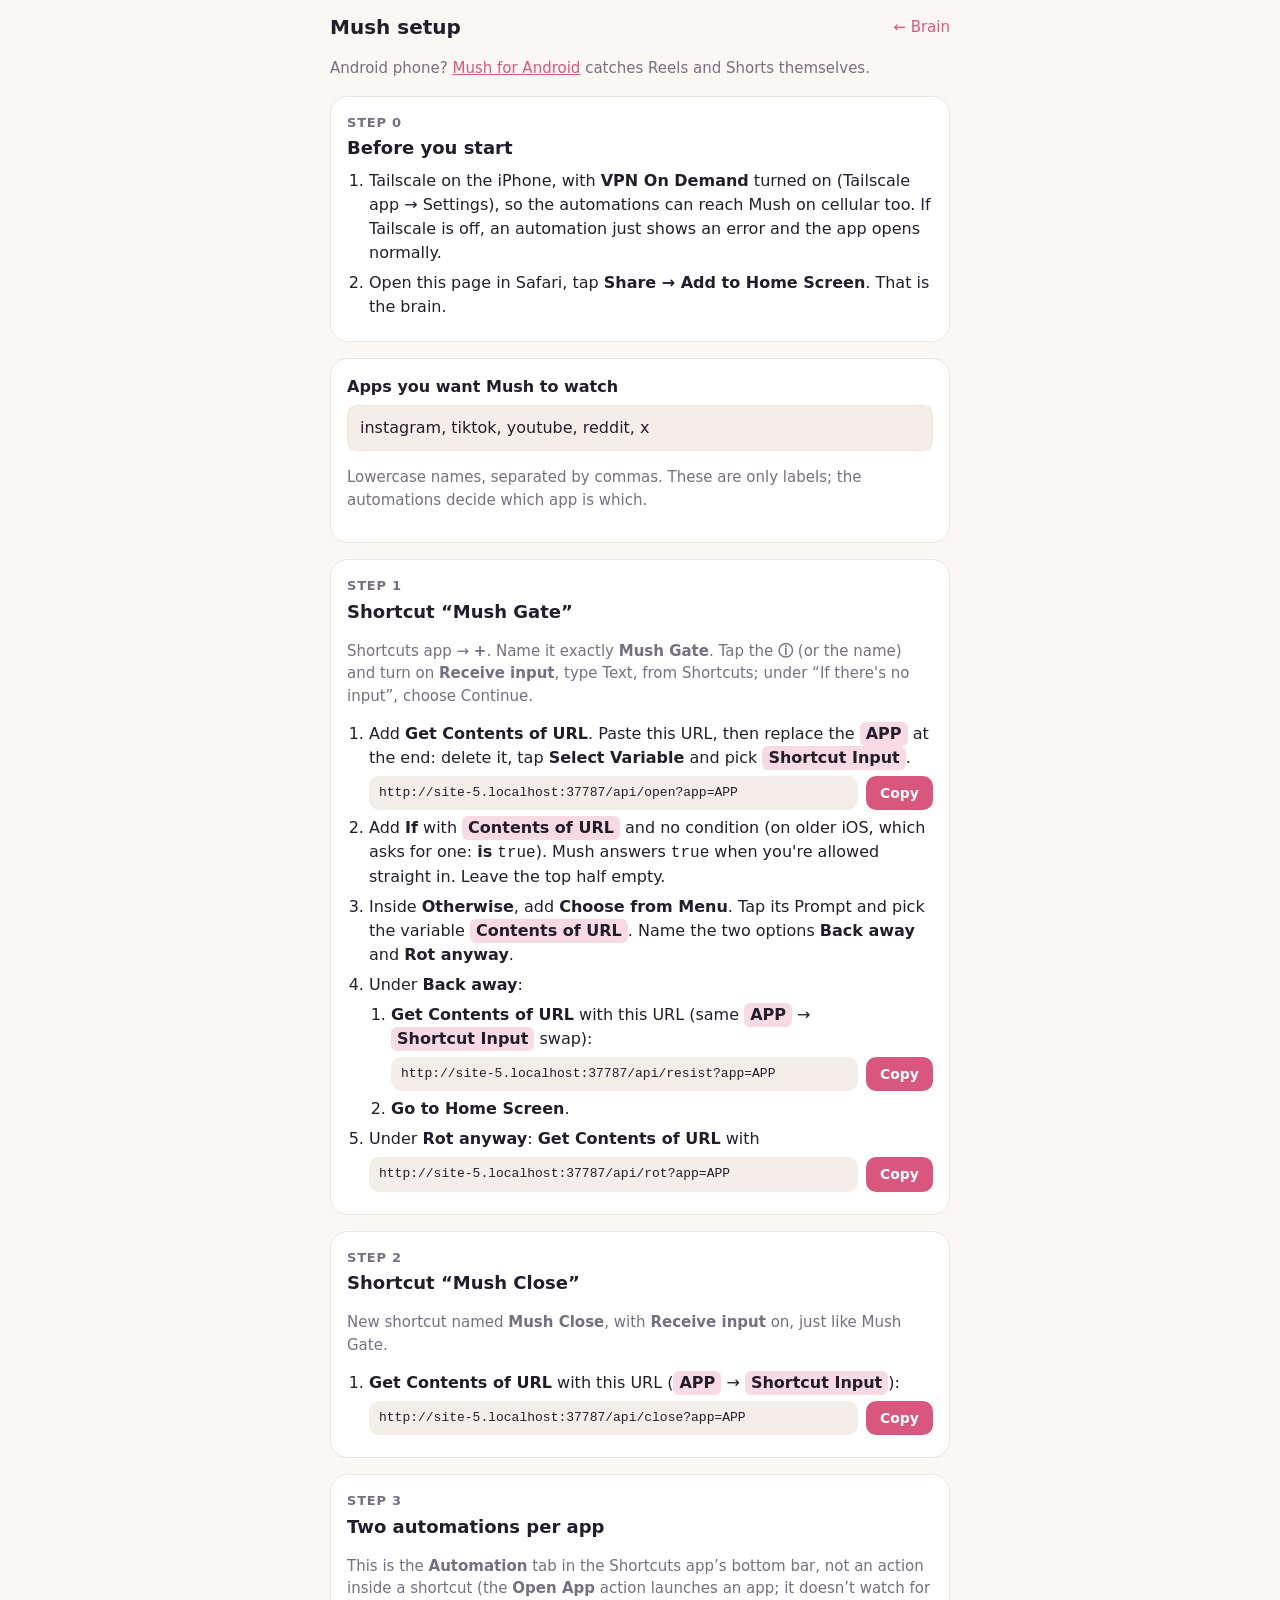
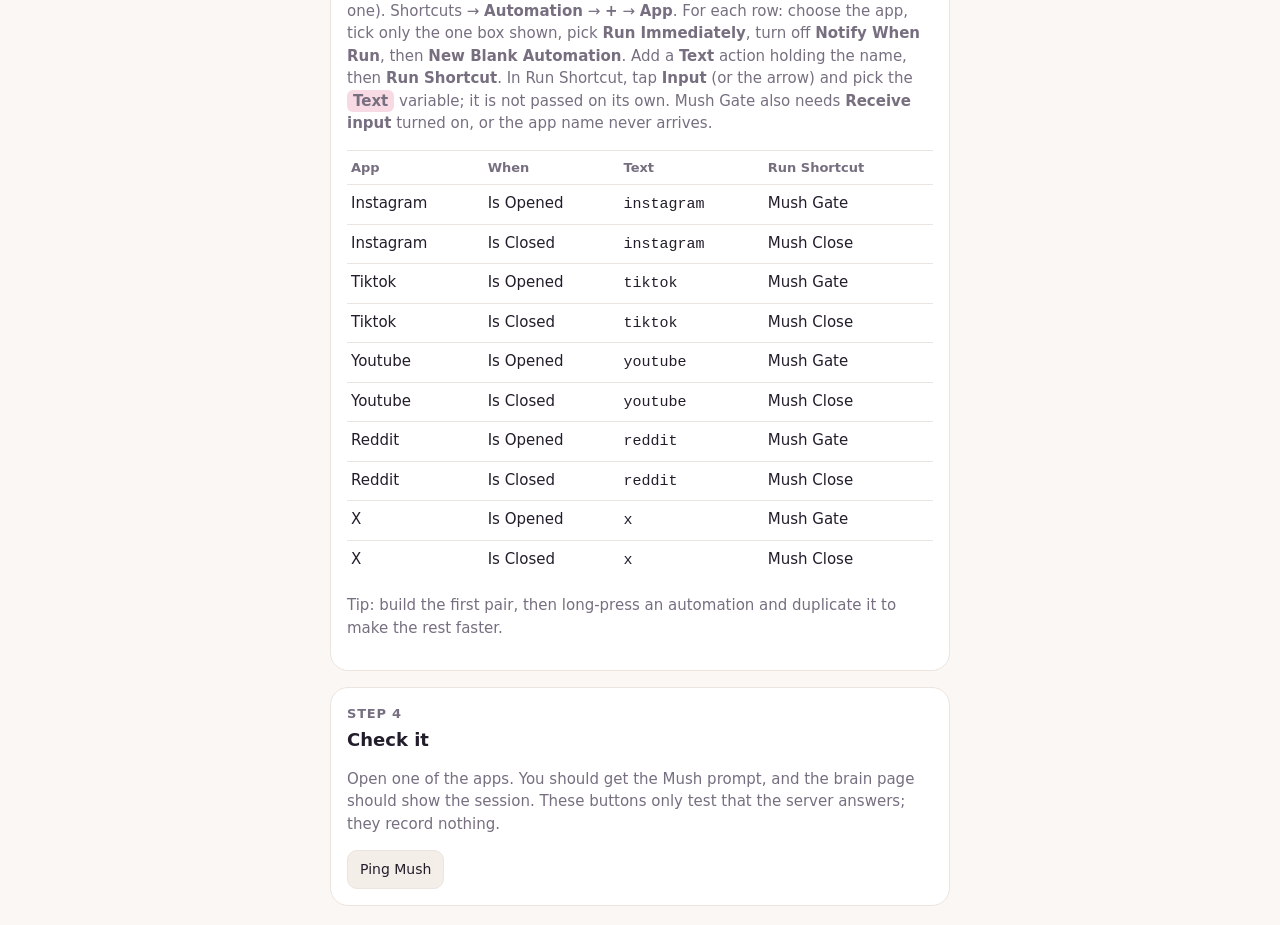
==== public/setup.html @ 4e1052fd "Mush: a brain that rots while you doomscroll Android app (stand-alone, with an optional self-hosted " ====
<!doctype html>
<html lang="en">
<head>
<meta charset="utf-8">
<meta name="viewport" content="width=device-width, initial-scale=1, viewport-fit=cover">
<title>Mush Setup</title>
<meta name="apple-mobile-web-app-capable" content="yes">
<meta name="apple-mobile-web-app-title" content="Mush">
<meta name="apple-mobile-web-app-status-bar-style" content="black-translucent">
<link rel="manifest" href="manifest.webmanifest">
<link rel="apple-touch-icon" href="icon-180.png">
<style>
  :root { --bg: #fbf7f4; --card: #fff; --ink: #231d2b; --muted: #776f80; --line: #ece4de; --accent: #d9577f; --code: #f4eee9; color-scheme: light; }
  @media (prefers-color-scheme: dark) {
    :root:not([data-theme="light"]) { --bg: #17141f; --card: #221d2c; --ink: #f3eef7; --muted: #a59cb1; --line: #322b3e; --accent: #ff93b6; --code: #2c2638; color-scheme: dark; }
  }
  :root[data-theme="dark"] { --bg: #17141f; --card: #221d2c; --ink: #f3eef7; --muted: #a59cb1; --line: #322b3e; --accent: #ff93b6; --code: #2c2638; color-scheme: dark; }
  * { box-sizing: border-box; }
  html { -webkit-text-size-adjust: 100%; }
  body { margin: 0; background: var(--bg); color: var(--ink); font: 16px/1.5 ui-rounded, "SF Pro Rounded", system-ui, -apple-system, sans-serif;
    padding: calc(env(safe-area-inset-top) + 12px) 16px calc(env(safe-area-inset-bottom) + 40px); }
  main { max-width: 620px; margin: 0 auto; }
  header { display: flex; justify-content: space-between; align-items: center; }
  header h1 { font-size: 20px; margin: 0; }
  a { color: var(--accent); }
  header a { text-decoration: none; font-size: 15px; }
  .card { background: var(--card); border: 1px solid var(--line); border-radius: 18px; padding: 16px; margin-top: 16px; }
  h2 { font-size: 18px; margin: 0 0 8px; }
  h2 small { color: var(--muted); font-weight: 600; font-size: 13px; display: block; text-transform: uppercase; letter-spacing: .06em; margin-bottom: 2px; }
  ol { padding-left: 22px; margin: 8px 0 0; }
  li { margin: 6px 0; }
  ol ol { margin-top: 4px; }
  .muted { color: var(--muted); font-size: 15px; }
  .url { display: flex; gap: 8px; align-items: stretch; margin: 6px 0 2px; }
  .url code { flex: 1; min-width: 0; overflow-wrap: anywhere; background: var(--code); border-radius: 10px; padding: 8px 10px; font: 13px/1.4 ui-monospace, SFMono-Regular, Menlo, monospace; }
  .url button { flex: none; border: 0; border-radius: 10px; padding: 0 14px; font: inherit; font-size: 14px; font-weight: 700; background: var(--accent); color: #fff; }
  b.ui { font-weight: 700; }
  .var { display: inline-block; padding: 0 6px; border-radius: 6px; background: color-mix(in srgb, var(--accent) 22%, transparent); font-weight: 600; }
  label { font-weight: 700; display: block; margin-bottom: 6px; }
  input { width: 100%; font: inherit; padding: 10px 12px; border-radius: 10px; border: 1px solid var(--line); background: var(--code); color: var(--ink); }
  table { width: 100%; border-collapse: collapse; margin-top: 10px; font-size: 15px; }
  td, th { text-align: left; padding: 7px 4px; border-top: 1px solid var(--line); vertical-align: top; }
  th { color: var(--muted); font-size: 13px; font-weight: 700; }
  .test { margin-top: 10px; display: flex; gap: 8px; flex-wrap: wrap; }
  .test button { border: 1px solid var(--line); background: var(--code); color: var(--ink); border-radius: 10px; padding: 8px 12px; font: inherit; font-size: 14px; }
  pre { white-space: pre-wrap; background: var(--code); border-radius: 10px; padding: 10px; font: 13px/1.4 ui-monospace, Menlo, monospace; margin: 10px 0 0; }
</style>
</head>
<body>
<main>
  <header><h1>Mush setup</h1><a href="./">← Brain</a></header>
  <p class="muted">Android phone? <a href="android">Mush for Android</a> catches Reels and Shorts themselves.</p>

  <section class="card">
    <h2><small>Step 0</small>Before you start</h2>
    <ol>
      <li>Tailscale on the iPhone, with <b class="ui">VPN On Demand</b> turned on (Tailscale app → Settings), so the automations can reach Mush on cellular too. If Tailscale is off, an automation just shows an error and the app opens normally.</li>
      <li>Open this page in Safari, tap <b class="ui">Share → Add to Home Screen</b>. That is the brain.</li>
    </ol>
  </section>

  <section class="card">
    <label for="apps">Apps you want Mush to watch</label>
    <input id="apps" value="instagram, tiktok, youtube, reddit, x" autocapitalize="none" autocomplete="off" spellcheck="false">
    <p class="muted">Lowercase names, separated by commas. These are only labels; the automations decide which app is which.</p>
  </section>

  <section class="card">
    <h2><small>Step 1</small>Shortcut “Mush Gate”</h2>
    <p class="muted">Shortcuts app → <b class="ui">+</b>. Name it exactly <b>Mush Gate</b>. Tap the <b class="ui">ⓘ</b> (or the name) and turn on <b class="ui">Receive input</b>, type Text, from Shortcuts; under “If there's no input”, choose Continue.</p>
    <ol>
      <li>Add <b class="ui">Get Contents of URL</b>. Paste this URL, then replace the <span class="var">APP</span> at the end: delete it, tap <b class="ui">Select Variable</b> and pick <span class="var">Shortcut Input</span>.
        <div class="url"><code id="uOpen"></code><button data-copy="uOpen">Copy</button></div></li>
      <li>Add <b class="ui">If</b> with <span class="var">Contents of URL</span> and no condition (on older iOS, which asks for one: <b class="ui">is</b> <code>true</code>). Mush answers <code>true</code> when you're allowed straight in. Leave the top half empty.</li>
      <li>Inside <b class="ui">Otherwise</b>, add <b class="ui">Choose from Menu</b>. Tap its Prompt and pick the variable <span class="var">Contents of URL</span>. Name the two options <b>Back away</b> and <b>Rot anyway</b>.</li>
      <li>Under <b>Back away</b>:
        <ol>
          <li><b class="ui">Get Contents of URL</b> with this URL (same <span class="var">APP</span> → <span class="var">Shortcut Input</span> swap):
            <div class="url"><code id="uResist"></code><button data-copy="uResist">Copy</button></div></li>
          <li><b class="ui">Go to Home Screen</b>.</li>
        </ol></li>
      <li>Under <b>Rot anyway</b>: <b class="ui">Get Contents of URL</b> with
        <div class="url"><code id="uRot"></code><button data-copy="uRot">Copy</button></div></li>
    </ol>
  </section>

  <section class="card">
    <h2><small>Step 2</small>Shortcut “Mush Close”</h2>
    <p class="muted">New shortcut named <b>Mush Close</b>, with <b class="ui">Receive input</b> on, just like Mush Gate.</p>
    <ol>
      <li><b class="ui">Get Contents of URL</b> with this URL (<span class="var">APP</span> → <span class="var">Shortcut Input</span>):
        <div class="url"><code id="uClose"></code><button data-copy="uClose">Copy</button></div></li>
    </ol>
  </section>

  <section class="card">
    <h2><small>Step 3</small>Two automations per app</h2>
    <p class="muted">This is the <b class="ui">Automation</b> tab in the Shortcuts app’s bottom bar, not an action inside a shortcut (the <b class="ui">Open App</b> action launches an app; it doesn’t watch for one). Shortcuts → <b class="ui">Automation</b> → <b class="ui">+</b> → <b class="ui">App</b>. For each row: choose the app, tick only the one box shown, pick <b class="ui">Run Immediately</b>, turn off <b class="ui">Notify When Run</b>, then <b class="ui">New Blank Automation</b>. Add a <b class="ui">Text</b> action holding the name, then <b class="ui">Run Shortcut</b>. In Run Shortcut, tap <b class="ui">Input</b> (or the arrow) and pick the <span class="var">Text</span> variable; it is not passed on its own. Mush Gate also needs <b class="ui">Receive input</b> turned on, or the app name never arrives.</p>
    <table>
      <thead><tr><th>App</th><th>When</th><th>Text</th><th>Run Shortcut</th></tr></thead>
      <tbody id="autos"></tbody>
    </table>
    <p class="muted">Tip: build the first pair, then long-press an automation and duplicate it to make the rest faster.</p>
  </section>

  <section class="card">
    <h2><small>Step 4</small>Check it</h2>
    <p class="muted">Open one of the apps. You should get the Mush prompt, and the brain page should show the session. These buttons only test that the server answers; they record nothing.</p>
    <div class="test"><button id="ping">Ping Mush</button></div>
    <pre id="out" hidden></pre>
  </section>
</main>
<script>
const base = location.origin;
const set = (id, path) => { document.getElementById(id).textContent = `${base}/api/${path}?app=APP`; };
set('uOpen', 'open'); set('uResist', 'resist'); set('uRot', 'rot'); set('uClose', 'close');

document.querySelectorAll('[data-copy]').forEach((b) => b.addEventListener('click', async () => {
  const text = document.getElementById(b.dataset.copy).textContent;
  try { await navigator.clipboard.writeText(text); b.textContent = 'Copied'; }
  catch { b.textContent = 'Select it'; }
  setTimeout(() => (b.textContent = 'Copy'), 1500);
}));

const esc = (s) => s.replace(/[&<>"]/g, (c) => ({ '&': '&amp;', '<': '&lt;', '>': '&gt;', '"': '&quot;' }[c]));
function drawAutos() {
  const apps = document.getElementById('apps').value.split(',').map((a) => a.trim().toLowerCase()).filter(Boolean);
  document.getElementById('autos').innerHTML = apps.map((a) => {
    const name = esc(a[0].toUpperCase() + a.slice(1));
    return `<tr><td>${name}</td><td>Is Opened</td><td><code>${esc(a)}</code></td><td>Mush Gate</td></tr>
            <tr><td>${name}</td><td>Is Closed</td><td><code>${esc(a)}</code></td><td>Mush Close</td></tr>`;
  }).join('');
  try { localStorage.setItem('mush.apps', document.getElementById('apps').value); } catch {}
}
try { const saved = localStorage.getItem('mush.apps'); if (saved) document.getElementById('apps').value = saved; } catch {}
document.getElementById('apps').addEventListener('input', drawAutos);
drawAutos();

document.getElementById('ping').addEventListener('click', async () => {
  const out = document.getElementById('out');
  out.hidden = false;
  try {
    const s = await (await fetch('api/state', { cache: 'no-store' })).json();
    out.textContent = `Mush is up. Brain at ${Math.round(s.health)}% (${s.mood}). ${s.today.opens} opens today.`;
  } catch { out.textContent = "Can't reach Mush. Is Tailscale on?"; }
});
</script>
</body>
</html>
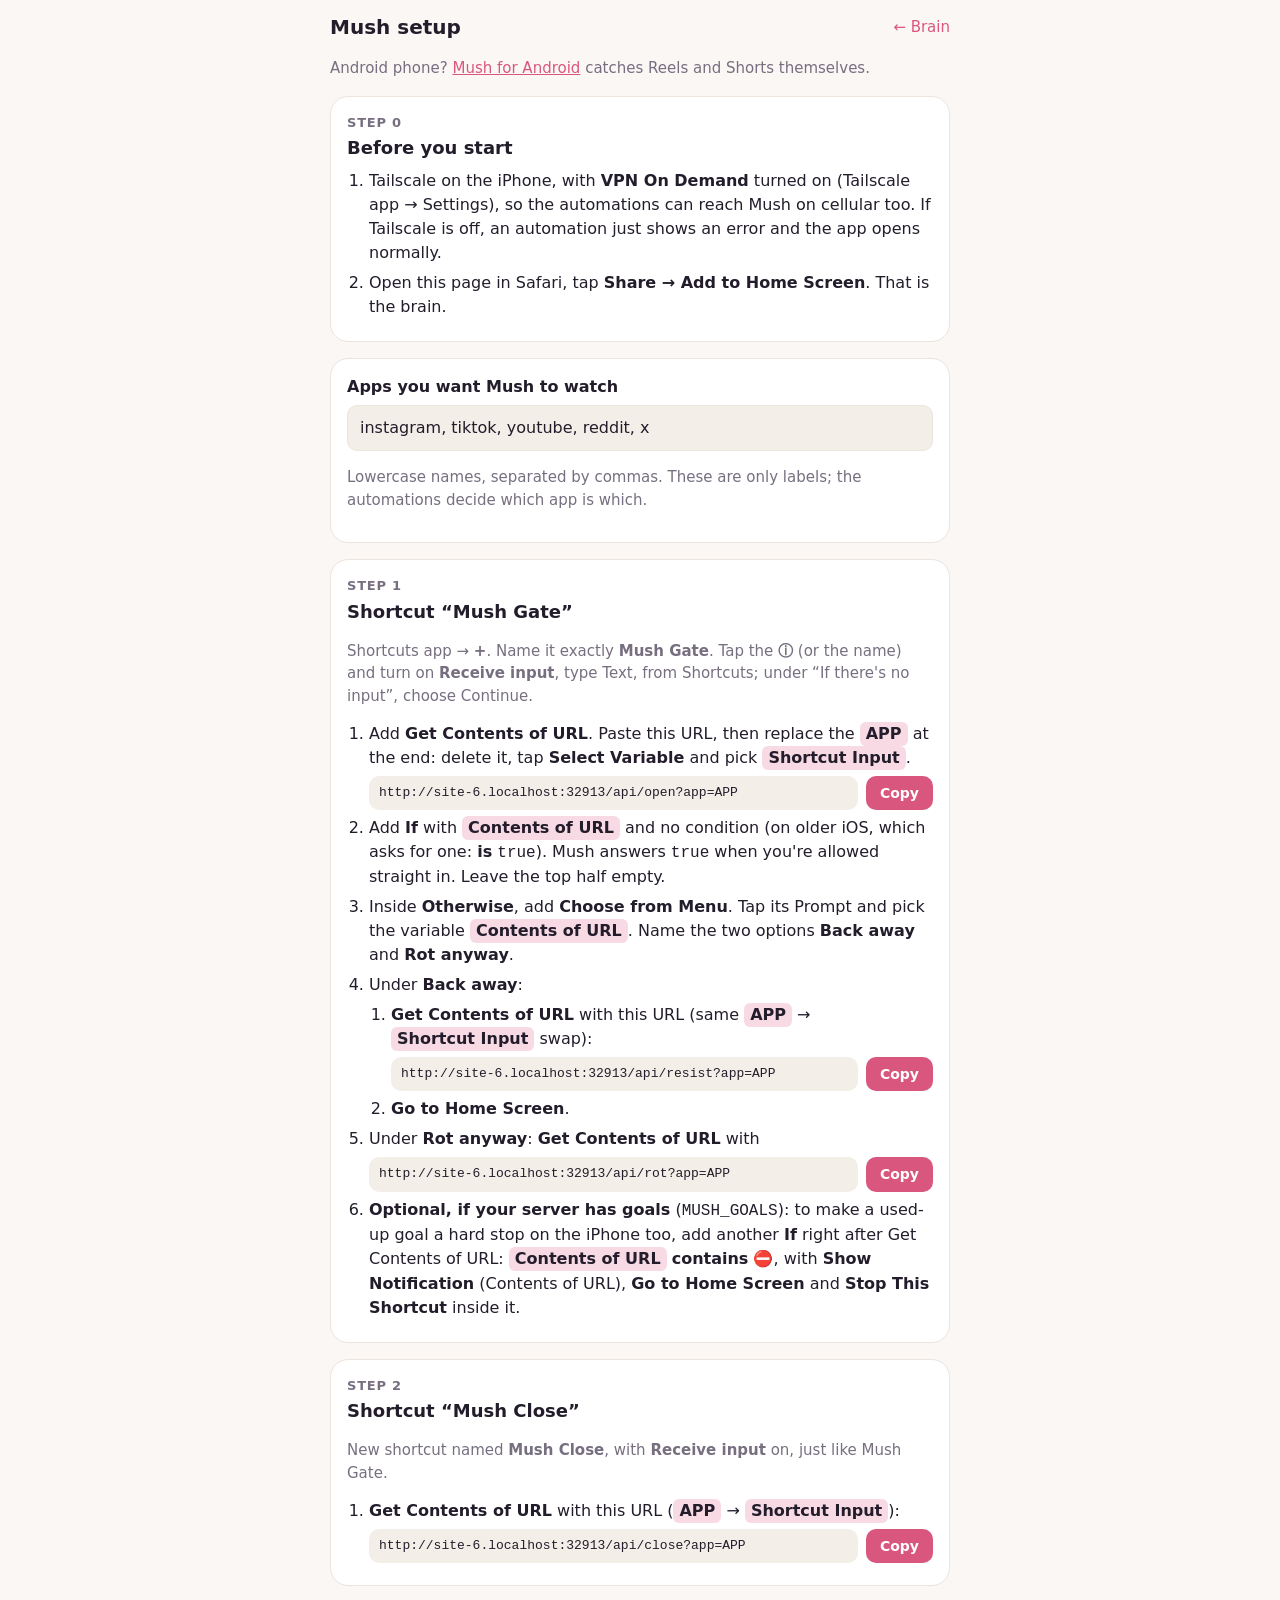
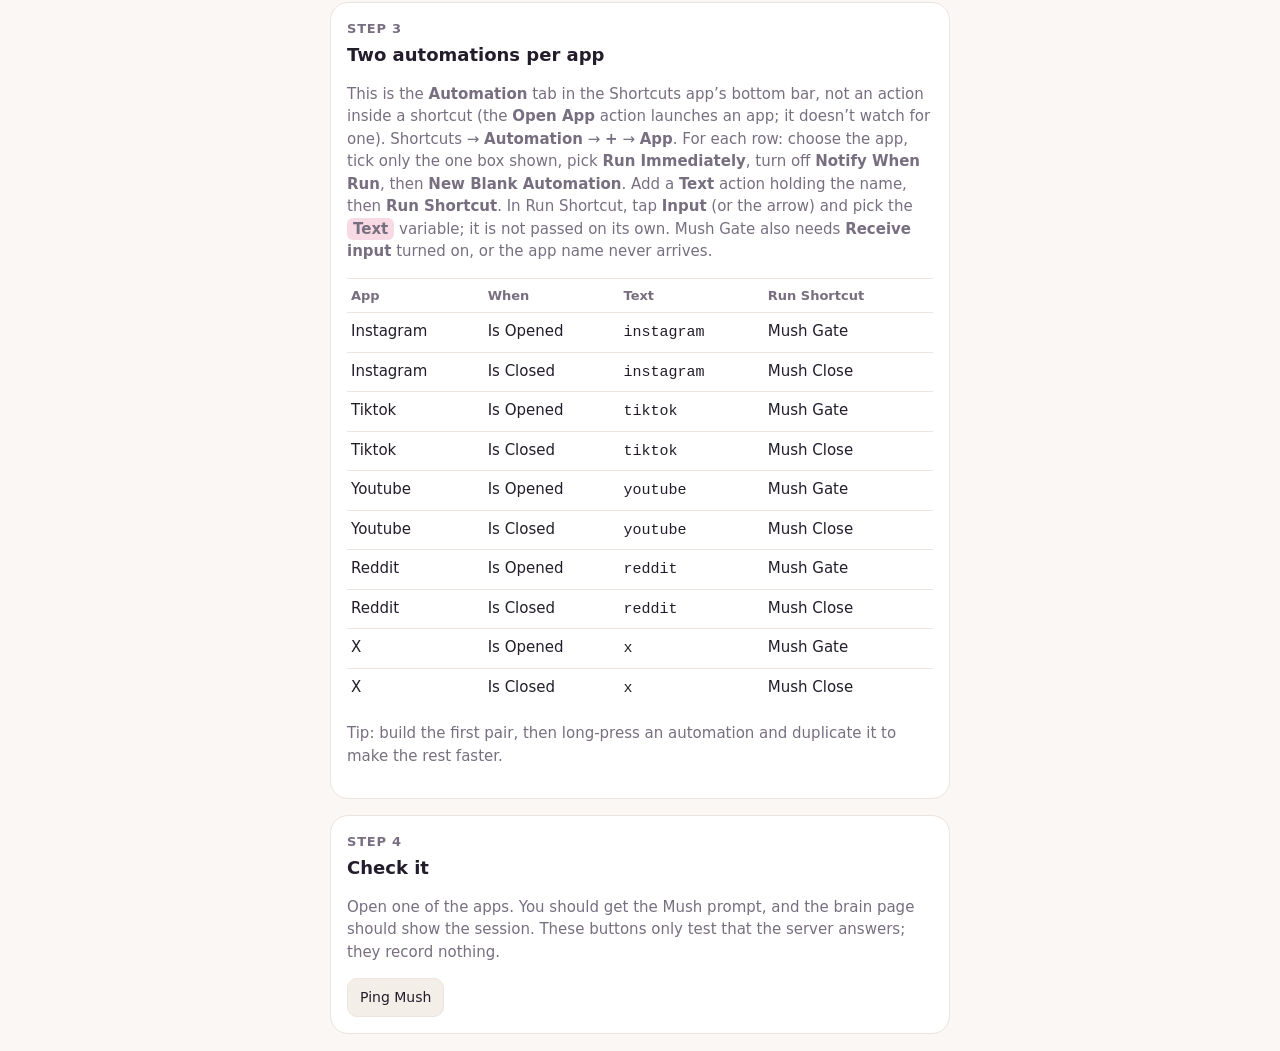
==== commit a266f073: "Goals with a hard stop, short-form minutes, and pace against the 7-day average - MUSH_GOALS (server)" ====
--- a/public/setup.html
+++ b/public/setup.html
@@ -81,6 +81,9 @@
         </ol></li>
       <li>Under <b>Rot anyway</b>: <b class="ui">Get Contents of URL</b> with
         <div class="url"><code id="uRot"></code><button data-copy="uRot">Copy</button></div></li>
+      <li><b>Optional, if your server has goals</b> (<code>MUSH_GOALS</code>): to make a used-up goal a hard stop on the iPhone too, add
+        another <b class="ui">If</b> right after Get Contents of URL: <span class="var">Contents of URL</span> <b class="ui">contains</b> <code>⛔</code>,
+        with <b class="ui">Show Notification</b> (Contents of URL), <b class="ui">Go to Home Screen</b> and <b class="ui">Stop This Shortcut</b> inside it.</li>
     </ol>
   </section>
 
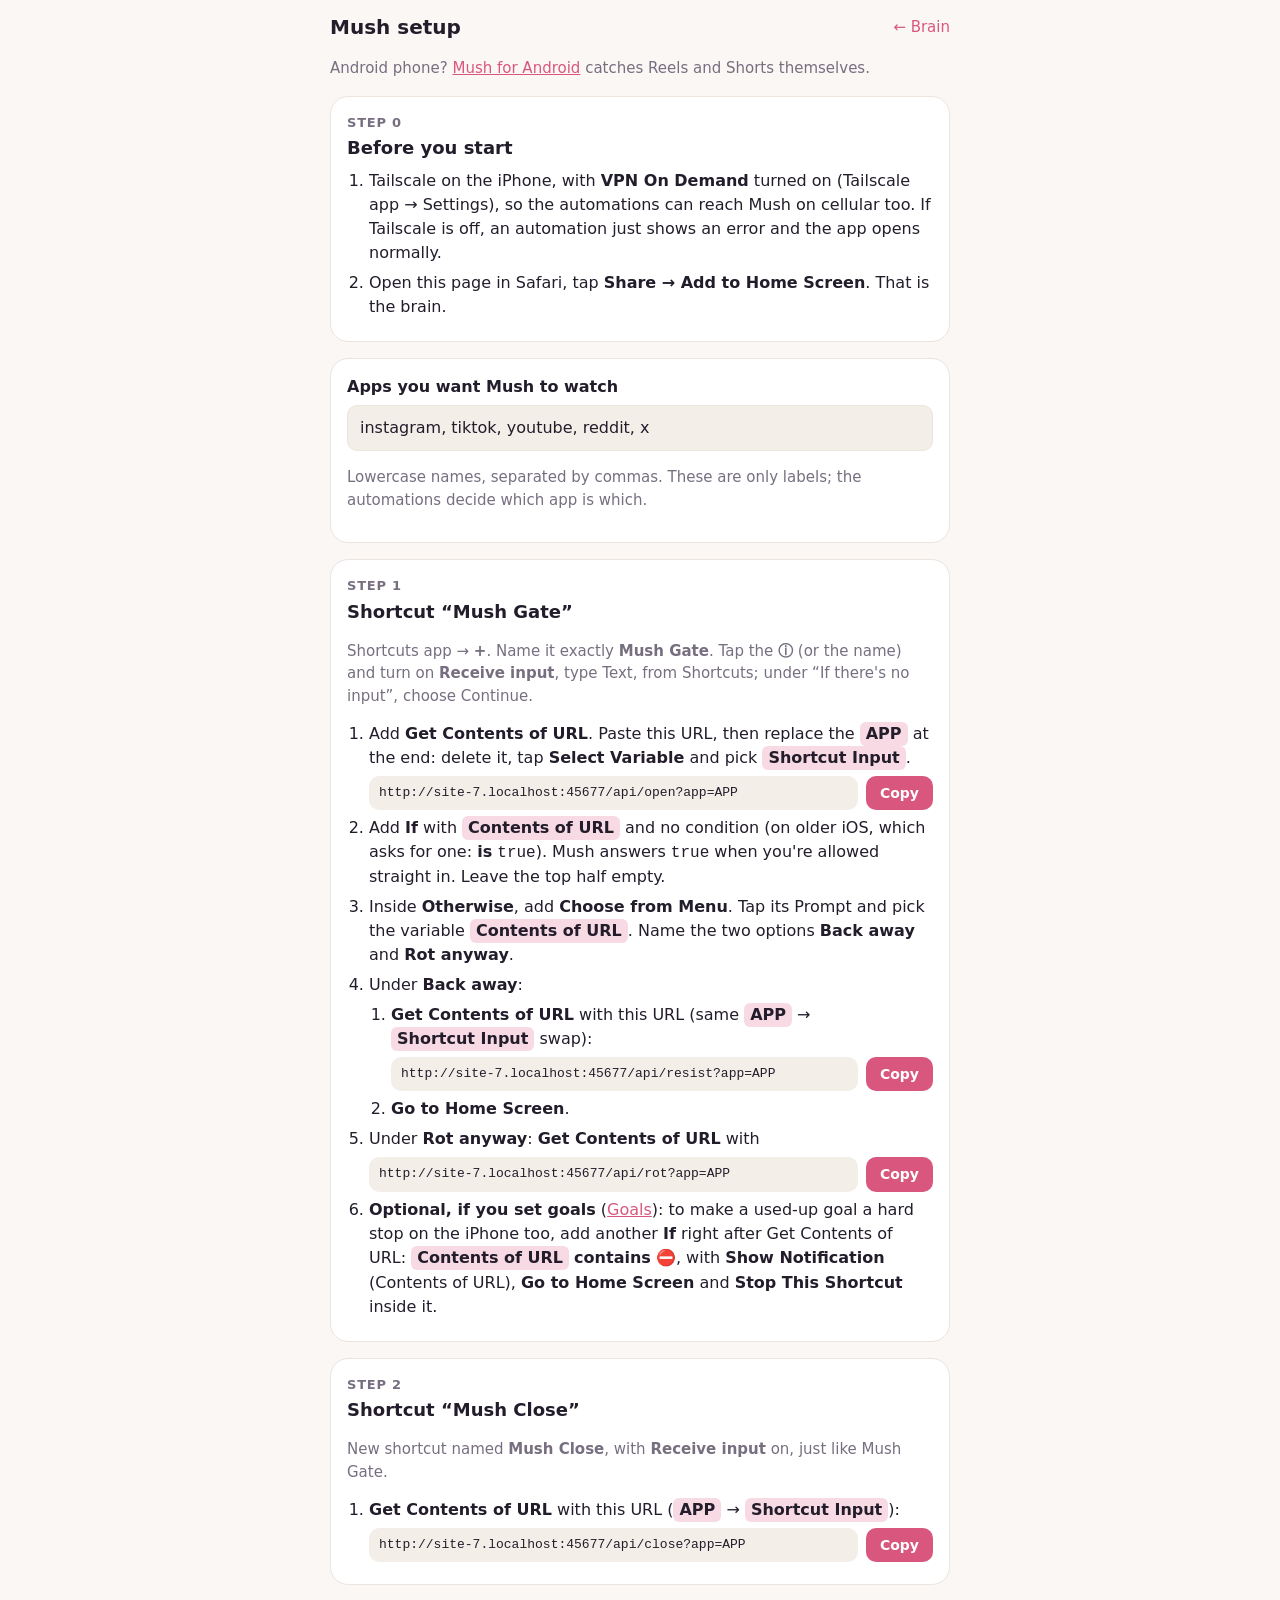
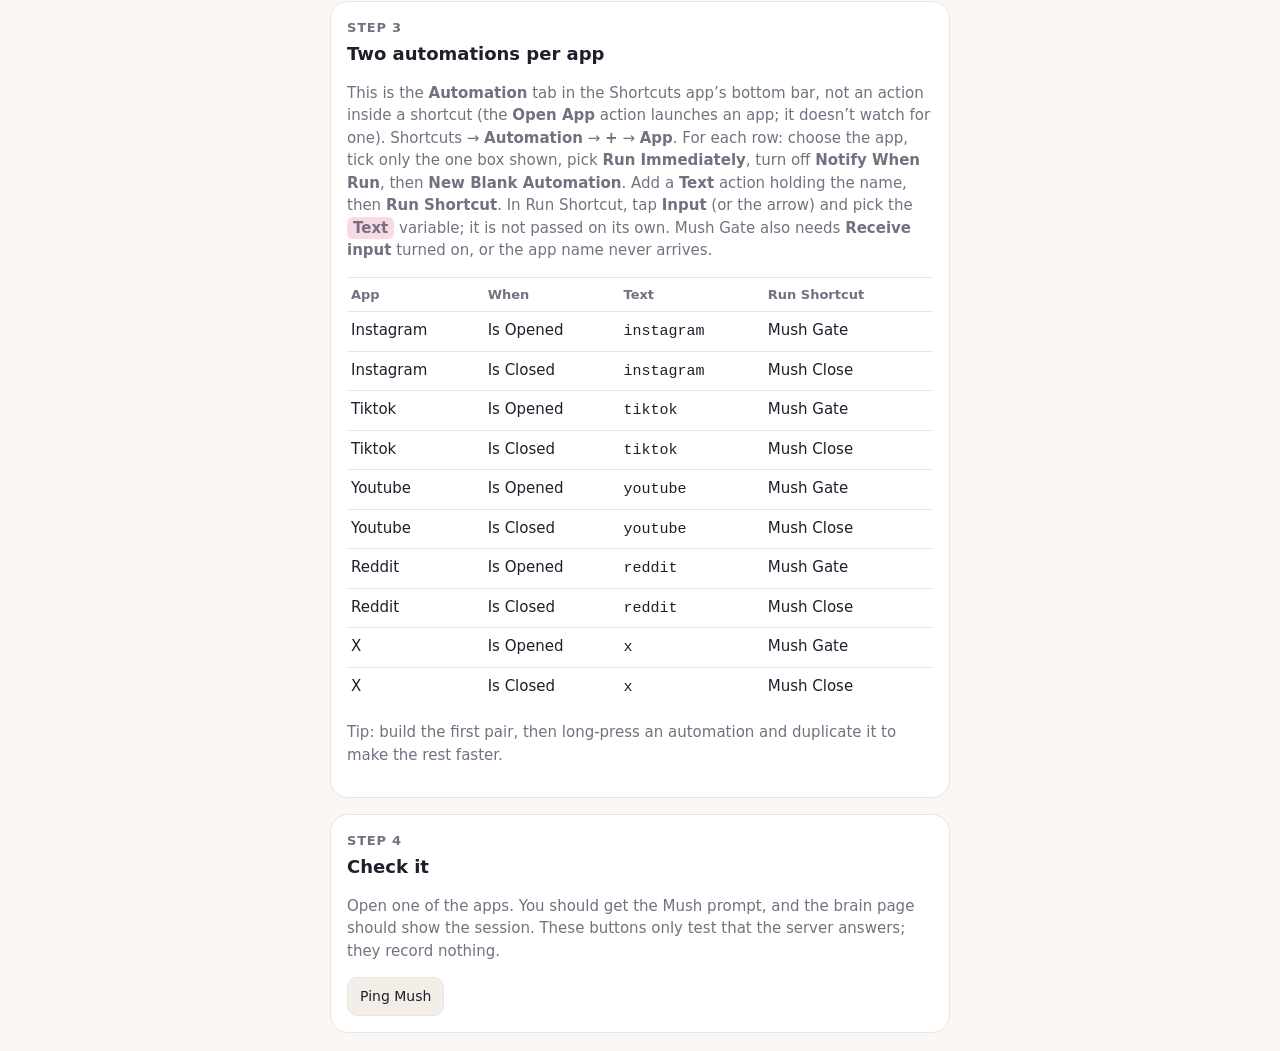
==== commit 4f36baec: "Edit goals in the app; looser goals start tomorrow; chart scaled to your days (1.2.0)" ====
--- a/public/setup.html
+++ b/public/setup.html
@@ -81,7 +81,7 @@
         </ol></li>
       <li>Under <b>Rot anyway</b>: <b class="ui">Get Contents of URL</b> with
         <div class="url"><code id="uRot"></code><button data-copy="uRot">Copy</button></div></li>
-      <li><b>Optional, if your server has goals</b> (<code>MUSH_GOALS</code>): to make a used-up goal a hard stop on the iPhone too, add
+      <li><b>Optional, if you set goals</b> (<a href="goals">Goals</a>): to make a used-up goal a hard stop on the iPhone too, add
         another <b class="ui">If</b> right after Get Contents of URL: <span class="var">Contents of URL</span> <b class="ui">contains</b> <code>⛔</code>,
         with <b class="ui">Show Notification</b> (Contents of URL), <b class="ui">Go to Home Screen</b> and <b class="ui">Stop This Shortcut</b> inside it.</li>
     </ol>
